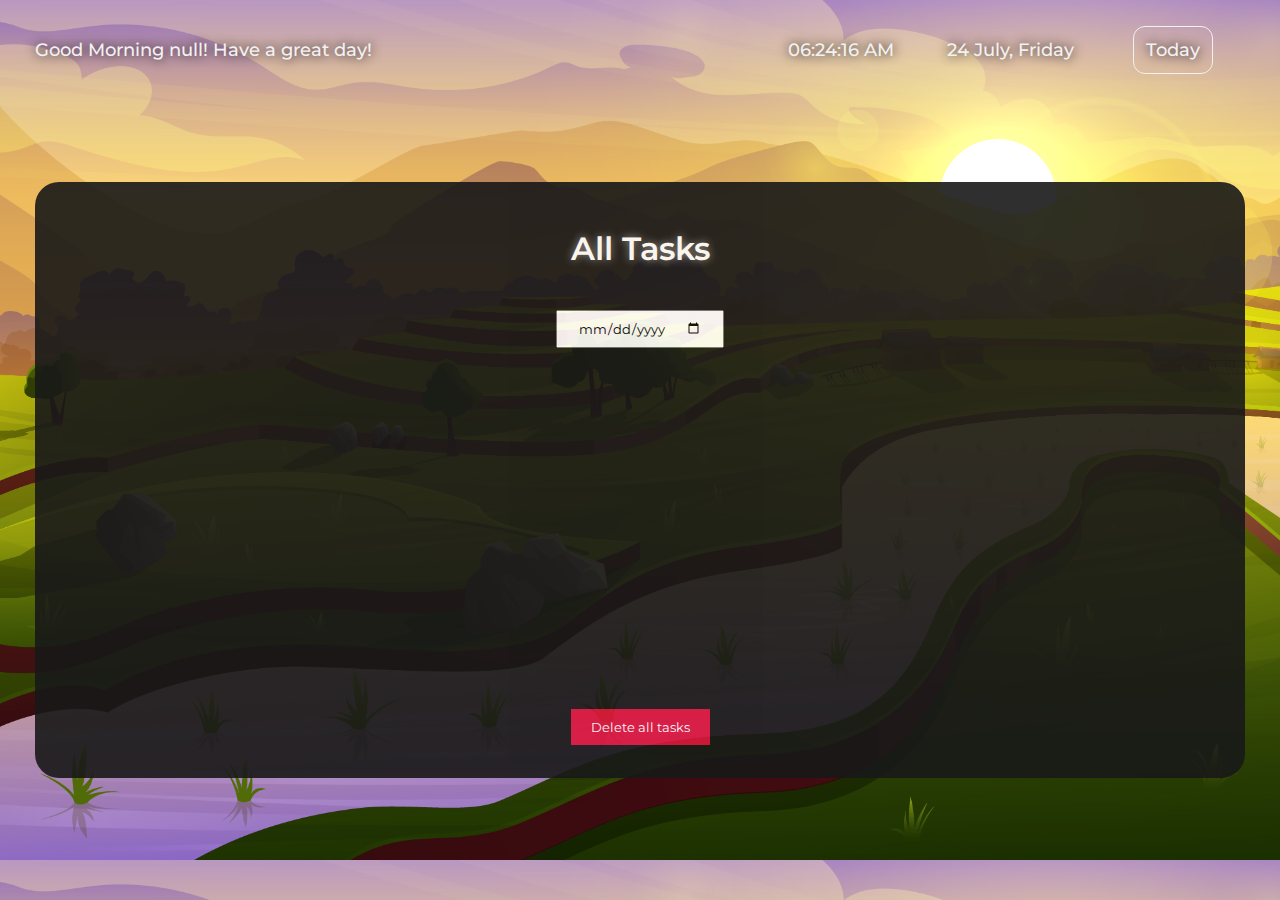
==== pages/alltasks.html @ a1cae398 "Added folder and files" ====
<!DOCTYPE html>
<html lang="en">
<head>
    <meta charset="UTF-8">
    <meta http-equiv="X-UA-Compatible" content="IE=edge">
    <meta name="viewport" content="width=device-width, initial-scale=1.0">
    <link rel="stylesheet" href="../css/index.css">
    <link rel="preconnect" href="https://fonts.googleapis.com"><link rel="preconnect" href="https://fonts.googleapis.com">
    <link rel="preconnect" href="https://fonts.gstatic.com" crossorigin>
    <link href="https://fonts.googleapis.com/css2?family=Montserrat:wght@300;400;500;600&display=swap" rel="stylesheet">
    <title>Assistant</title>
</head>
<body>
    <div class="container">
        <div class="topBar">
            <div id="welcome">

            </div>
            <div class="datePanel">
                <div id="clock">
                        
                </div>
                <div id="date">
                    
                </div>
                <div>
                    <a href="./index.html">  Today</a>
                </div>
            </div>
        </div>
        <div class="hero">
            <div class="tasksArea">
                <div class="tasksHeading">
                    All Tasks
                </div>  
                <div style="display: flex;align-items:center;justify-content:center;">
                    <input id="dateInput" type="date" onchange="fetchTasks()">
                </div>
                <div id="tasksList">
                    <ul id="ul">
                        
                    </ul>
                </div>
                <div class="buttonsArea">

                    <button id="addButton" style="background-color: crimson;" onclick="handleAddTask()">Delete all tasks</button>
                    
                </div>
            </div>
        </div>
    </div>
    <script src="../scripts/alltasks.js"></script>
</body>
</html>
---- css/index.css ----
:root{
    font-family: 'Montserrat', sans-serif;
}
html,body{
    margin: 0;
    padding: 0;
    scroll-behavior: smooth;
    color: white;
    background-size: cover; 
    transition: all ease 2s;
}
a{
    border: 1px solid #F2F2F2;
    border-radius: 12px;
    text-decoration: none;
    color: #F2F2F2;
    padding: 12px;
    margin: 5px;
}
.topBar{
    
    height: 10vh;
    font-size: large;
    font-weight: 500;
    padding: 5px 35px;
    display: flex;
    justify-content: space-between;
    align-items: center;
    color: #F2F2F2;

}
#welcome{
    flex: 6;
    text-shadow: 0px 0px 12px rgb(8, 1, 11);

}
.datePanel{
   flex: 4;
    display: flex;
    justify-content:space-around ;
    align-items: center;
    text-shadow: 0px 0px 12px rgb(8, 1, 11);
}

.hero{
    height: 80vh;
    padding: 20px;
    display: flex;
    align-items: center;
    justify-content: space-between;
}

.tasksArea{
    flex: 6;
    display: flex;
    flex-direction: column;
    justify-content: space-between;
    padding: 10px;
    margin: 0 15px;
    background-color: #181818;
    opacity: 0.9;
    height: 80%;
    border-radius: 24px;
}

.tasksHeading{
    font-weight: 600;
    font-size:xx-large;
    padding: 0;
    margin: 15px 15px;
    flex: 2;
    display:flex;
    justify-content: center;
    align-items: center;
    text-shadow: 0px 0px 9px rgba(253, 253, 253, 0.55);
}

#tasksList{
    flex:8;
    margin: 0px 15px;
    font-weight: 300;
    font-size:large;
    overflow:auto;
}
#tasksList > ul > li{
    margin: 20px 0;
}
.addTask{
    flex: 4;
    display: flex;
    flex-direction: column;
    justify-content: space-between;
    padding: 10px;
    margin: 0 15px;
    background-color: #181818;
    opacity: 0.9;
    height: 80%;
    border-radius: 24px;
    text-shadow: 0px 0px 9px rgba(253, 253, 253, 0.55);
    z-index: 0;
}

.addTaskHeading{
    font-weight: 600;
    font-size:xx-large;
    padding: 0;
    margin: 15px 15px;
    flex: 2;
    display:flex;
    justify-content: center;
    align-items: center;
}


.newTaskArea{
    font-weight: 600;
    font-size:xx-large;
    padding: 0;
    flex: 6;
    display:flex;
    justify-content: center;
    align-items: center;
}

#newTaskInput{
    padding: 5px;
    z-index: 2;
    width: 80%;
    height: 60%;
    resize: none;
    font-family: 'Montserrat', sans-serif;
    font-weight: 400;
    font-size: 0.5em;
    border: 1px solid white;
  box-shadow: 0px;
  outline: none;
  border-radius: 5px;
  transition: 0.7s;
  opacity: 1;
}

#newTaskInput:focus{
    border-color: #764AF1;
    box-shadow: 0 0 8px 4px #764AF1;
    border: none;
}
.buttonsArea{
    flex: 2;
    display: flex;
    justify-content: center;
    align-items: center;
}
#dateInput{
    padding: 8px 20px;
    margin:5px;
    font-family: 'Montserrat', sans-serif;

}
#addButton{
    background-color: #1c70ed;
    padding: 10px 20px;
    color: white;
    border: none;
    font-family: 'Montserrat', sans-serif;
    cursor: pointer;
}
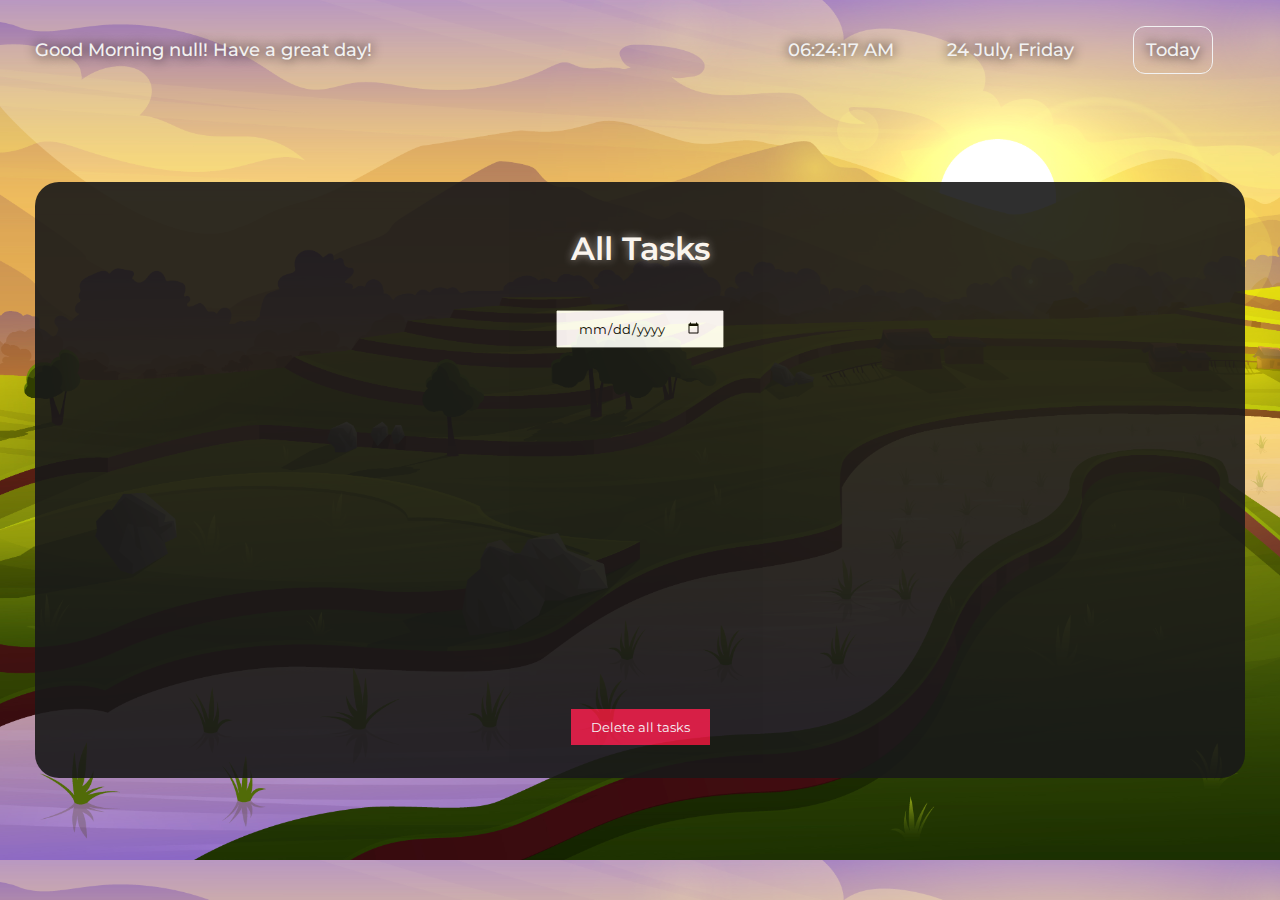
==== commit e423a483: "Changed Titles and removed commented lines" ====
--- a/pages/alltasks.html
+++ b/pages/alltasks.html
@@ -8,7 +8,7 @@
     <link rel="preconnect" href="https://fonts.googleapis.com"><link rel="preconnect" href="https://fonts.googleapis.com">
     <link rel="preconnect" href="https://fonts.gstatic.com" crossorigin>
     <link href="https://fonts.googleapis.com/css2?family=Montserrat:wght@300;400;500;600&display=swap" rel="stylesheet">
-    <title>Assistant</title>
+    <title>Assistant | All tasks</title>
 </head>
 <body>
     <div class="container">
